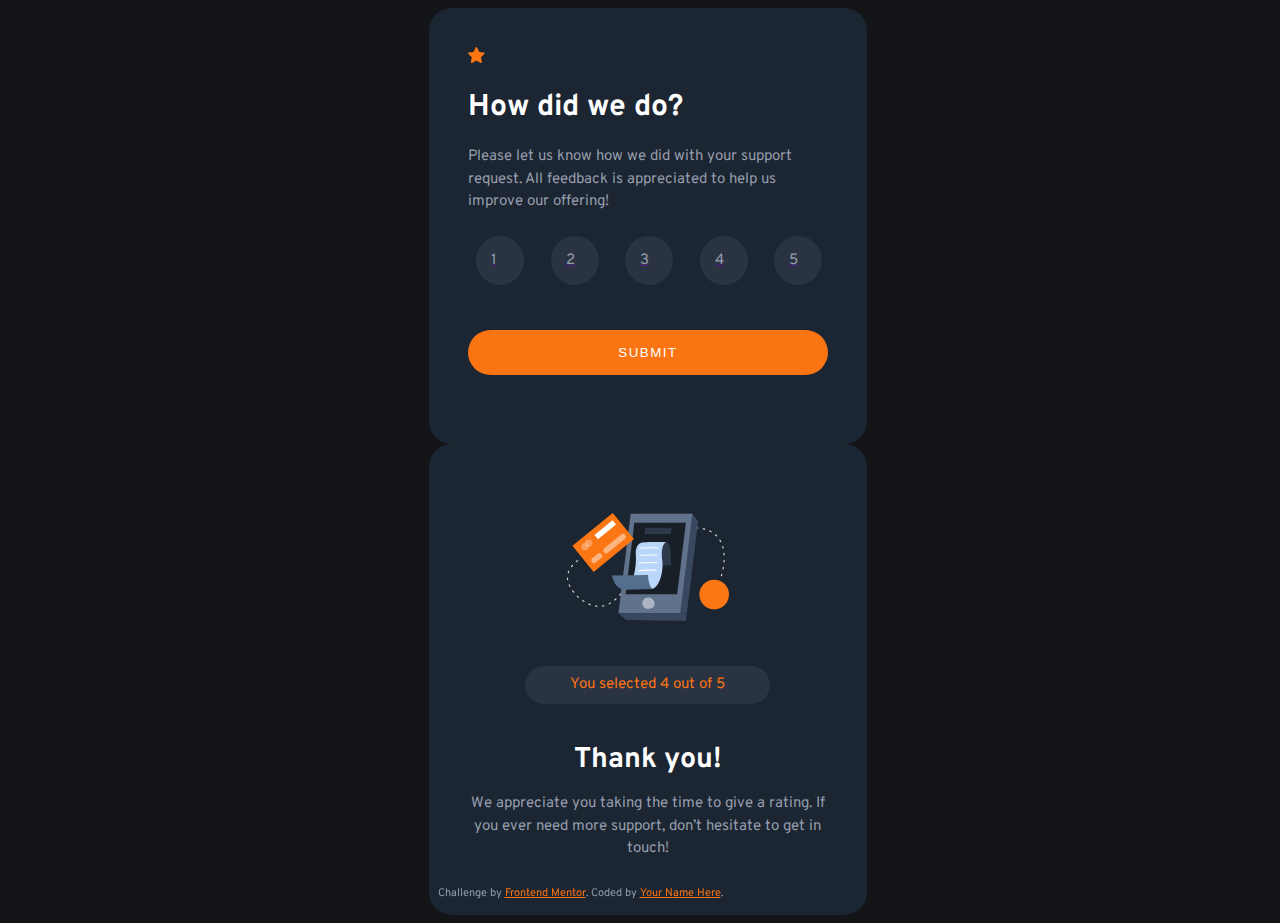
==== index.html @ f8246b67 "Working on eventListeners in JS" ====
<!DOCTYPE html>
<html lang="en">
  <head>
    <meta charset="UTF-8" />
    <meta name="viewport" content="width=device-width, initial-scale=1.0" />
    <!-- displays site properly based on user's device -->
    <link rel="preconnect" href="https://fonts.googleapis.com" />
    <link rel="preconnect" href="https://fonts.gstatic.com" crossorigin />
    <link
      href="https://fonts.googleapis.com/css2?family=Overpass:wght@400;700&display=swap"
      rel="stylesheet"
    />
    <link
      rel="icon"
      type="image/png"
      sizes="32x32"
      href="./images/favicon-32x32.png"
    />

    <title>Frontend Mentor | Interactive rating component</title>

    <link rel="stylesheet" href="Sass/main.css" />
  </head>
  <body>
    <main>
      <section class="main">
        <div class="card__front">
          <div class="card__front__img">
            <svg width="17" height="16" xmlns="http://www.w3.org/2000/svg">
              <path
                d="m9.067.43 1.99 4.031c.112.228.33.386.58.422l4.45.647a.772.772 0 0 1 .427 1.316l-3.22 3.138a.773.773 0 0 0-.222.683l.76 4.431a.772.772 0 0 1-1.12.813l-3.98-2.092a.773.773 0 0 0-.718 0l-3.98 2.092a.772.772 0 0 1-1.119-.813l.76-4.431a.77.77 0 0 0-.222-.683L.233 6.846A.772.772 0 0 1 .661 5.53l4.449-.647a.772.772 0 0 0 .58-.422L7.68.43a.774.774 0 0 1 1.387 0Z"
                fill="#FC7614"
              />
            </svg>
          </div>
          <h1>How did we do?</h1>
          <p>
            Please let us know how we did with your support request. All
            feedback is appreciated to help us improve our offering!
          </p>
          <div class="card__front__rating">
            <ul>
              <a href=""> <li class="rating">1</li></a>
              <a href=""> <li class="rating">2</li></a>
              <a href=""> <li class="rating">3</li></a>
              <a href=""> <li class="rating">4</li></a>
              <a href=""> <li class="rating">5</li></a>
            </ul>
          </div>

          <button class="card__front__btn unHovered" type="submit">
            Submit
          </button>
        </div>
      </section>

      <section class="hidden">
        <div class="card__back"></div>
        <div class="back__image">
          <img src="./images/illustration-thank-you.svg" alt="Thank you" />
        </div>

        <p class="back__message">You selected<span> 4 </span>out of 5</p>

        <h2>Thank you!</h2>

        <p class="back__thank-you">
          We appreciate you taking the time to give a rating. If you ever need
          more support, don’t hesitate to get in touch!
        </p>
      </section>
    </main>
    <footer>
      <p id="credentials">
        Challenge by
        <a href="https://www.frontendmentor.io?ref=challenge" target="_blank"
          >Frontend Mentor</a
        >. Coded by <a href="#">Your Name Here</a>.
      </p>
    </footer>
  </body>
</html>
---- Sass/main.css ----
html {
  -webkit-box-sizing: border-box;
          box-sizing: border-box;
  font-size: 93.75%;
}

:root {
  --color-primary: hsl(25, 97%, 53%);
  --color-white: hsl(0, 0%, 100%);
  --color-light-grey: hsl(217, 12%, 63%);
  --color-medium-grey: hsla(216, 12%, 54%, 0.15);
  --color-dark-blue: hsla(214, 29%, 17%, 0.815);
  --color-very-dark-blue: hsl(216, 12%, 8%);
  --font-primary: "Overpass", sans-serif;
  --font-size: 15px;
}

body {
  display: -webkit-box;
  display: -ms-flexbox;
  display: flex;
  min-height: 100vh;
  width: 100%;
  -webkit-box-align: center;
      -ms-flex-align: center;
          align-items: center;
  -webkit-box-pack: center;
      -ms-flex-pack: center;
          justify-content: center;
  background-color: var(--color-very-dark-blue);
  color: var(--color-light-grey);
  font-family: var(--font-primary);
  font-size: var(--font-size);
}

section.main, section.hidden {
  display: -webkit-box;
  display: -ms-flexbox;
  display: flex;
  -webkit-box-orient: vertical;
  -webkit-box-direction: normal;
      -ms-flex-direction: column;
          flex-direction: column;
  background-color: var(--color-dark-blue);
  width: 42%;
  margin: auto;
  border-radius: 1.5rem;
  padding: 2.6rem;
}

section.main.card__front__img, section.hidden.card__front__img {
  display: -webkit-box;
  display: -ms-flexbox;
  display: flex;
  text-align: center;
  background-color: var(--color-medium-grey);
  border-radius: 50%;
  padding: 1rem;
  width: 1.2rem;
  margin-bottom: 2rem;
}

section.main h1, section.hidden h1 {
  color: var(--color-white);
}

section.main p, section.hidden p {
  line-height: 1.5;
}

section.main button, section.hidden button {
  display: -webkit-box;
  display: -ms-flexbox;
  display: flex;
  -webkit-box-align: center;
      -ms-flex-align: center;
          align-items: center;
  -webkit-box-pack: center;
      -ms-flex-pack: center;
          justify-content: center;
  width: 100%;
  color: var(--color-white);
  background-color: var(--color-primary);
  border: none;
  border-radius: 2rem;
  text-transform: uppercase;
  margin: 2rem 0;
  padding: 1rem;
  letter-spacing: 0.1rem;
}

section.main button:focus, section.main button:hover, section.hidden button:focus, section.hidden button:hover {
  background-color: var(--color-white);
  color: var(--color-primary);
  cursor: pointer;
  outline: none;
  -webkit-transition: 0.1s ease-out;
  transition: 0.1s ease-out;
}

section.main .card__front__rating ul, section.hidden .card__front__rating ul {
  display: -webkit-box;
  display: -ms-flexbox;
  display: flex;
  cursor: pointer;
  list-style: none;
  gap: 1rem;
  -ms-flex-line-pack: distribute;
      align-content: space-around;
  -ms-flex-pack: distribute;
      justify-content: space-around;
  margin: 1.5rem 0 3rem -2.5rem;
}

section.main .card__front__rating ul .rating, section.hidden .card__front__rating ul .rating {
  display: -webkit-box;
  display: -ms-flexbox;
  display: flex;
  color: var(--color-light-grey);
  background-color: var(--color-medium-grey);
  border-radius: 100%;
  padding: 1rem;
  width: 1.2rem;
  text-decoration: none;
}

section.main .card__front__rating ul .rating:hover, section.hidden .card__front__rating ul .rating:hover {
  color: var(--color-white);
  background-color: var(--color-primary);
  -webkit-transition: 0.2s ease-in-out;
  transition: 0.2s ease-in-out;
  text-decoration: none;
}

section.main .back__image, section.hidden .back__image {
  display: -webkit-box;
  display: -ms-flexbox;
  display: flex;
  width: 100%;
  -webkit-box-pack: center;
      -ms-flex-pack: center;
          justify-content: center;
  width: 100%;
  padding: 2rem 0;
}

section.main .back__message, section.hidden .back__message {
  text-align: center;
  color: var(--color-primary);
  border-radius: 2rem;
  padding: 0.5rem 3rem;
  margin: 1rem auto;
  background-color: var(--color-medium-grey);
}

section h2 {
  text-align: center;
  color: var(--color-white);
  font-size: 1.9rem;
  margin-bottom: 0;
}

section .back__thank-you {
  text-align: center;
  font-size: 15px;
  line-height: 1.5;
}

footer {
  display: -webkit-box;
  display: -ms-flexbox;
  display: flex;
  position: relative;
  -webkit-box-pack: center;
      -ms-flex-pack: center;
          justify-content: center;
  -ms-flex-line-pack: center;
      align-content: center;
}

#credentials {
  position: fixed;
  font-size: 11px;
  bottom: 0;
  width: 100%;
  margin: 0;
}

#credentials a {
  color: var(--color-primary);
}
/*# sourceMappingURL=main.css.map */
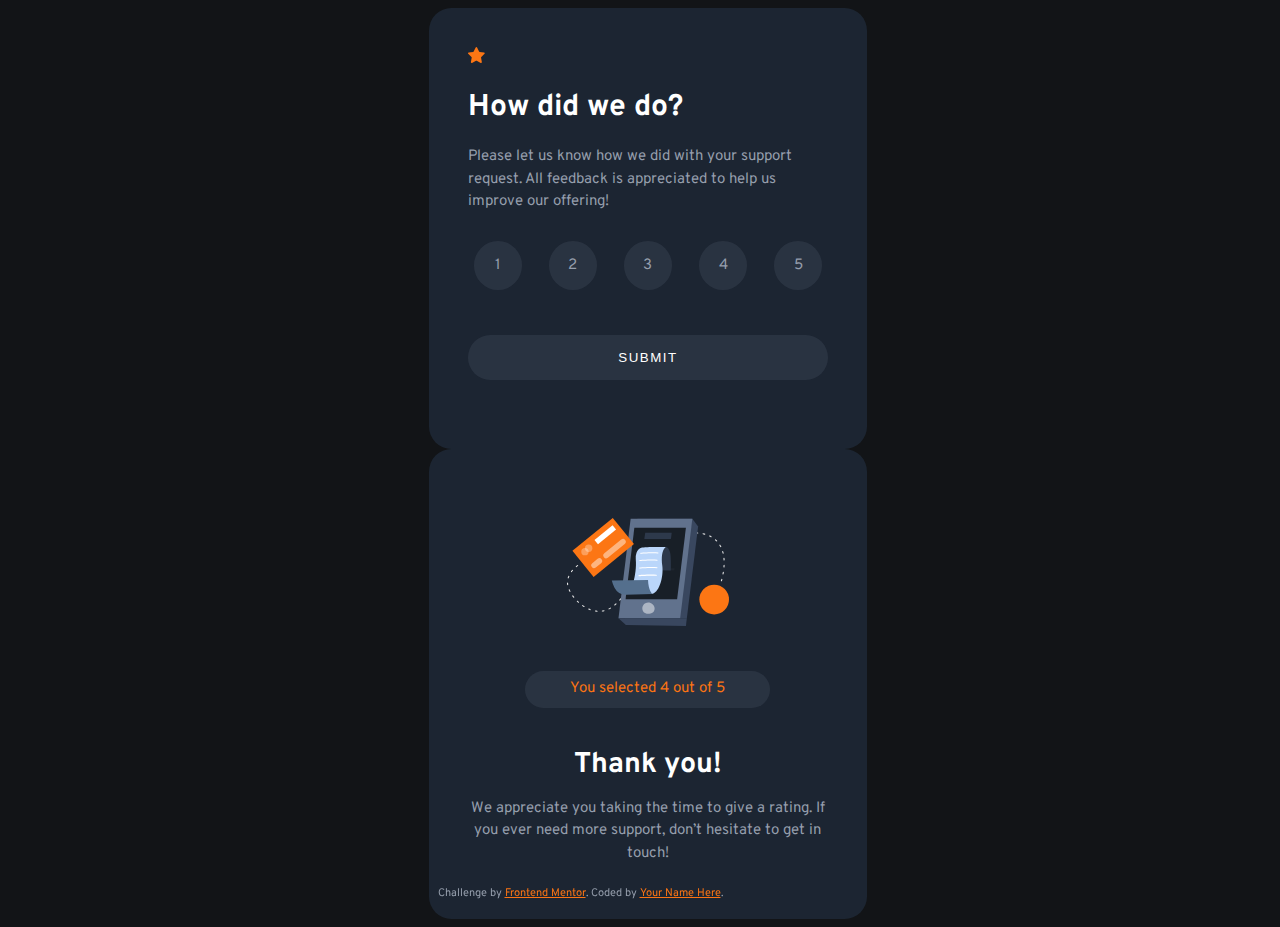
==== commit 70a0af4e: "Working on JS" ====
--- a/index.html
+++ b/index.html
@@ -39,28 +39,25 @@
             feedback is appreciated to help us improve our offering!
           </p>
           <div class="card__front__rating">
-            <ul>
-              <a href=""> <li class="rating">1</li></a>
-              <a href=""> <li class="rating">2</li></a>
-              <a href=""> <li class="rating">3</li></a>
-              <a href=""> <li class="rating">4</li></a>
-              <a href=""> <li class="rating">5</li></a>
-            </ul>
-          </div>
+          
+              <div class="rating">1</div>
+               <div class="rating">2</div> 
+               <div class="rating">3</div>
+                <div class="rating">4</div>
+                 <div class="rating">5</div>
 
-          <button class="card__front__btn unHovered" type="submit">
-            Submit
-          </button>
         </div>
+    
+
+          <button class="submit noHover" type="submit">Submit</button>
+  
       </section>
-
       <section class="hidden">
-        <div class="card__back"></div>
         <div class="back__image">
           <img src="./images/illustration-thank-you.svg" alt="Thank you" />
         </div>
 
-        <p class="back__message">You selected<span> 4 </span>out of 5</p>
+        <p class="selected-message">You selected<span> 4 </span>out of 5</p>
 
         <h2>Thank you!</h2>
 
@@ -68,8 +65,9 @@
           We appreciate you taking the time to give a rating. If you ever need
           more support, don’t hesitate to get in touch!
         </p>
-      </section>
+     </section>
     </main>
+    <script src="app.js"></script>
     <footer>
       <p id="credentials">
         Challenge by
--- a/Sass/main.css
+++ b/Sass/main.css
@@ -68,6 +68,49 @@
   line-height: 1.5;
 }
 
+section.main .card__front__rating, section.hidden .card__front__rating {
+  display: -webkit-box;
+  display: -ms-flexbox;
+  display: flex;
+  cursor: pointer;
+  gap: 1rem;
+  -ms-flex-line-pack: distribute;
+      align-content: space-around;
+  -ms-flex-pack: distribute;
+      justify-content: space-around;
+  margin: 1.8rem 0 3rem 0;
+}
+
+section.main .card__front__rating .rating, section.hidden .card__front__rating .rating {
+  display: -webkit-box;
+  display: -ms-flexbox;
+  display: flex;
+  -ms-flex-line-pack: center;
+      align-content: center;
+  -webkit-box-pack: center;
+      -ms-flex-pack: center;
+          justify-content: center;
+  color: var(--color-light-grey);
+  background-color: var(--color-medium-grey);
+  border-radius: 50%;
+  padding: 1rem;
+  width: 1.2rem;
+  text-decoration: none;
+}
+
+section.main .card__front__rating .rating:hover, section.hidden .card__front__rating .rating:hover {
+  color: var(--color-white);
+  background-color: var(--color-primary);
+  -webkit-transition: 0.2s ease;
+  transition: 0.2s ease;
+  text-decoration: none;
+}
+
+section.main .card__front__rating .selected, section.hidden .card__front__rating .selected {
+  background-color: var(--color-light-grey);
+  color: white;
+}
+
 section.main button, section.hidden button {
   display: -webkit-box;
   display: -ms-flexbox;
@@ -89,47 +132,22 @@
   letter-spacing: 0.1rem;
 }
 
-section.main button:focus, section.main button:hover, section.hidden button:focus, section.hidden button:hover {
+section.main button:hover, section.hidden button:hover {
   background-color: var(--color-white);
   color: var(--color-primary);
   cursor: pointer;
-  outline: none;
   -webkit-transition: 0.1s ease-out;
   transition: 0.1s ease-out;
 }
 
-section.main .card__front__rating ul, section.hidden .card__front__rating ul {
-  display: -webkit-box;
-  display: -ms-flexbox;
-  display: flex;
-  cursor: pointer;
-  list-style: none;
-  gap: 1rem;
-  -ms-flex-line-pack: distribute;
-      align-content: space-around;
-  -ms-flex-pack: distribute;
-      justify-content: space-around;
-  margin: 1.5rem 0 3rem -2.5rem;
-}
-
-section.main .card__front__rating ul .rating, section.hidden .card__front__rating ul .rating {
-  display: -webkit-box;
-  display: -ms-flexbox;
-  display: flex;
-  color: var(--color-light-grey);
-  background-color: var(--color-medium-grey);
-  border-radius: 100%;
-  padding: 1rem;
-  width: 1.2rem;
-  text-decoration: none;
-}
-
-section.main .card__front__rating ul .rating:hover, section.hidden .card__front__rating ul .rating:hover {
-  color: var(--color-white);
-  background-color: var(--color-primary);
-  -webkit-transition: 0.2s ease-in-out;
-  transition: 0.2s ease-in-out;
-  text-decoration: none;
+section.main .noHover, section.hidden .noHover {
+  pointer-events: none;
+  background-color: var(--color-medium-grey);
+}
+
+section.main .hidden, section.hidden .hidden {
+  display: none;
+  visibility: hidden;
 }
 
 section.main .back__image, section.hidden .back__image {
@@ -144,7 +162,7 @@
   padding: 2rem 0;
 }
 
-section.main .back__message, section.hidden .back__message {
+section.main .selected-message, section.hidden .selected-message {
   text-align: center;
   color: var(--color-primary);
   border-radius: 2rem;
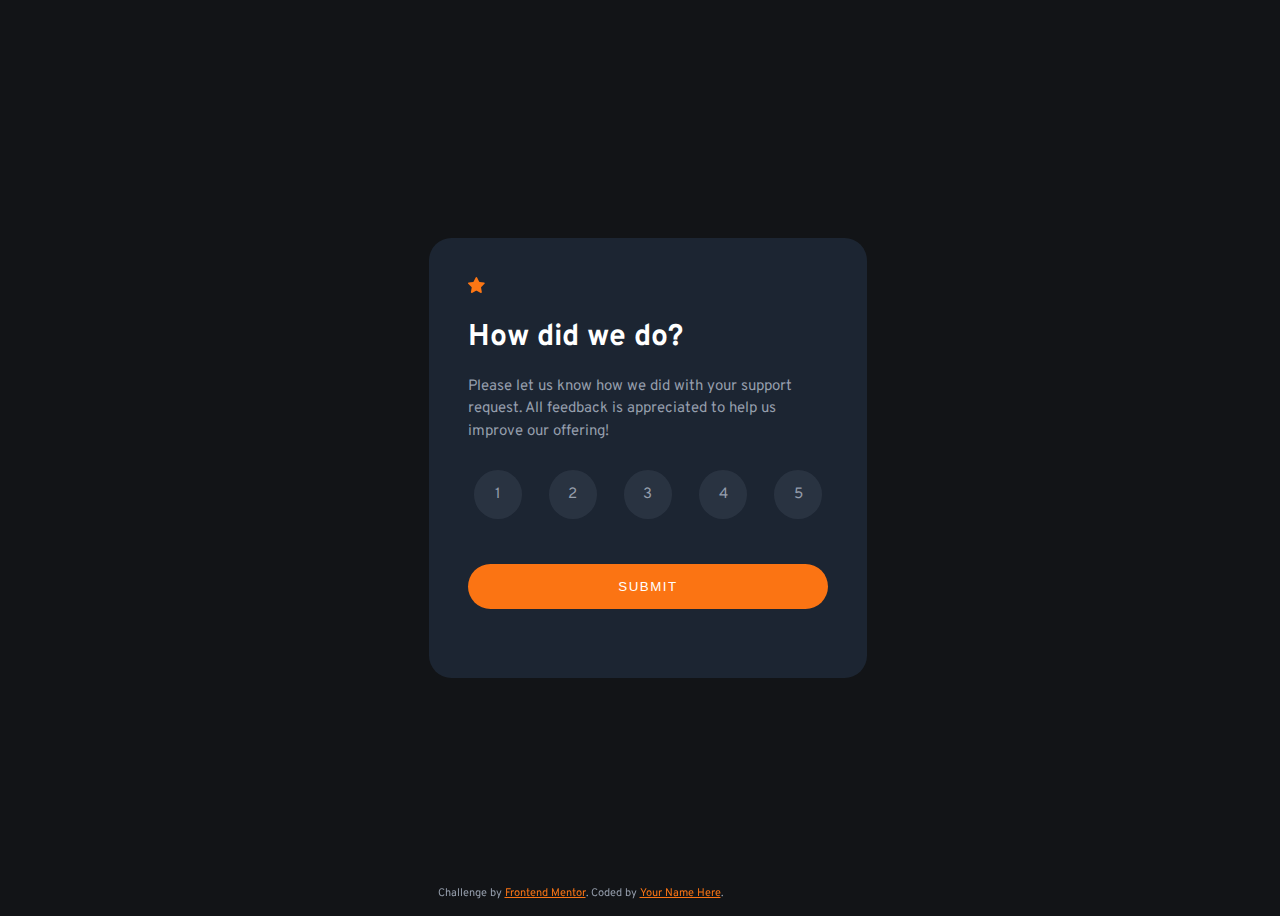
==== commit 770550d7: "JS is fully functioned" ====
--- a/index.html
+++ b/index.html
@@ -23,7 +23,7 @@
   </head>
   <body>
     <main>
-      <section class="main">
+      <section class="main" id="main">
         <div class="card__front">
           <div class="card__front__img">
             <svg width="17" height="16" xmlns="http://www.w3.org/2000/svg">
@@ -50,14 +50,14 @@
     
 
           <button class="submit noHover" type="submit">Submit</button>
-  
+
       </section>
       <section class="hidden">
         <div class="back__image">
           <img src="./images/illustration-thank-you.svg" alt="Thank you" />
         </div>
 
-        <p class="selected-message">You selected<span> 4 </span>out of 5</p>
+        <p class="selected-message">You selected <span>4</span> out of 5</p>
 
         <h2>Thank you!</h2>
 
@@ -65,6 +65,9 @@
           We appreciate you taking the time to give a rating. If you ever need
           more support, don’t hesitate to get in touch!
         </p>
+<p>
+        <a href="/index.html main#main">Go Back</a>
+      </p>
      </section>
     </main>
     <script src="app.js"></script>
--- a/Sass/main.css
+++ b/Sass/main.css
@@ -33,7 +33,7 @@
   font-size: var(--font-size);
 }
 
-section.main, section.hidden {
+section.main {
   display: -webkit-box;
   display: -ms-flexbox;
   display: flex;
@@ -48,7 +48,7 @@
   padding: 2.6rem;
 }
 
-section.main.card__front__img, section.hidden.card__front__img {
+section.main.card__front__img {
   display: -webkit-box;
   display: -ms-flexbox;
   display: flex;
@@ -60,15 +60,15 @@
   margin-bottom: 2rem;
 }
 
-section.main h1, section.hidden h1 {
-  color: var(--color-white);
-}
-
-section.main p, section.hidden p {
+section.main h1 {
+  color: var(--color-white);
+}
+
+section.main p {
   line-height: 1.5;
 }
 
-section.main .card__front__rating, section.hidden .card__front__rating {
+section.main .card__front__rating {
   display: -webkit-box;
   display: -ms-flexbox;
   display: flex;
@@ -81,7 +81,7 @@
   margin: 1.8rem 0 3rem 0;
 }
 
-section.main .card__front__rating .rating, section.hidden .card__front__rating .rating {
+section.main .card__front__rating .rating {
   display: -webkit-box;
   display: -ms-flexbox;
   display: flex;
@@ -98,7 +98,7 @@
   text-decoration: none;
 }
 
-section.main .card__front__rating .rating:hover, section.hidden .card__front__rating .rating:hover {
+section.main .card__front__rating .rating:hover {
   color: var(--color-white);
   background-color: var(--color-primary);
   -webkit-transition: 0.2s ease;
@@ -106,12 +106,12 @@
   text-decoration: none;
 }
 
-section.main .card__front__rating .selected, section.hidden .card__front__rating .selected {
+section.main .card__front__rating .selected {
   background-color: var(--color-light-grey);
   color: white;
 }
 
-section.main button, section.hidden button {
+section.main button {
   display: -webkit-box;
   display: -ms-flexbox;
   display: flex;
@@ -132,7 +132,7 @@
   letter-spacing: 0.1rem;
 }
 
-section.main button:hover, section.hidden button:hover {
+section.main button:hover {
   background-color: var(--color-white);
   color: var(--color-primary);
   cursor: pointer;
@@ -140,17 +140,12 @@
   transition: 0.1s ease-out;
 }
 
-section.main .noHover, section.hidden .noHover {
+section.main button .noHover {
   pointer-events: none;
   background-color: var(--color-medium-grey);
 }
 
-section.main .hidden, section.hidden .hidden {
-  display: none;
-  visibility: hidden;
-}
-
-section.main .back__image, section.hidden .back__image {
+section.main .back__image {
   display: -webkit-box;
   display: -ms-flexbox;
   display: flex;
@@ -162,7 +157,7 @@
   padding: 2rem 0;
 }
 
-section.main .selected-message, section.hidden .selected-message {
+section.main .selected-message {
   text-align: center;
   color: var(--color-primary);
   border-radius: 2rem;
@@ -207,4 +202,9 @@
 #credentials a {
   color: var(--color-primary);
 }
+
+.hidden {
+  display: none;
+  visibility: hidden;
+}
 /*# sourceMappingURL=main.css.map */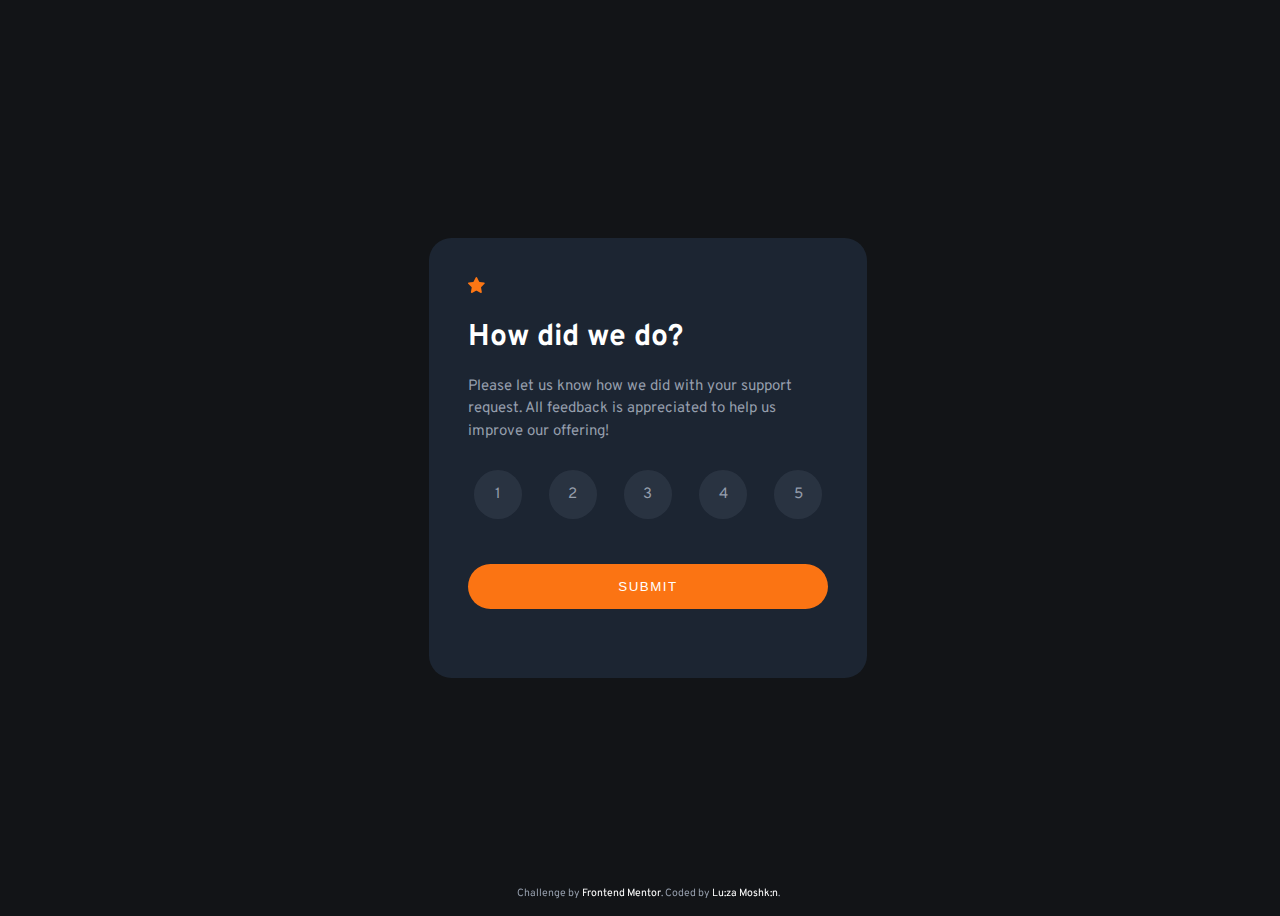
==== commit 0d88e788: "Desktop template is completed" ====
--- a/index.html
+++ b/index.html
@@ -23,7 +23,7 @@
   </head>
   <body>
     <main>
-      <section class="main" id="main">
+      <section class="main" id="go-back">
         <div class="card__front">
           <div class="card__front__img">
             <svg width="17" height="16" xmlns="http://www.w3.org/2000/svg">
@@ -65,19 +65,23 @@
           We appreciate you taking the time to give a rating. If you ever need
           more support, don’t hesitate to get in touch!
         </p>
+
 <p>
-        <a href="/index.html main#main">Go Back</a>
+  <div class="anchor_link">
+        <a href="#go-back" class="anchor_link" target="_blank"> &larr; Go Back</a>
       </p>
      </section>
     </main>
     <script src="app.js"></script>
-    <footer>
-      <p id="credentials">
-        Challenge by
-        <a href="https://www.frontendmentor.io?ref=challenge" target="_blank"
-          >Frontend Mentor</a
-        >. Coded by <a href="#">Your Name Here</a>.
-      </p>
-    </footer>
+    </div>
+
+  <div class="signature">
+      Challenge by <a
+        href="https://www.frontendmentor.io?ref=challenge"
+        target="_blank"
+        class="signature__links"
+        >&nbspFrontend Mentor</a
+      >. Coded by<a href="#" class="signature__links">&nbspLu:za Moshk:n</a>.
+    </div>
   </body>
 </html>
--- a/Sass/main.css
+++ b/Sass/main.css
@@ -177,34 +177,48 @@
   text-align: center;
   font-size: 15px;
   line-height: 1.5;
-}
-
-footer {
-  display: -webkit-box;
-  display: -ms-flexbox;
-  display: flex;
-  position: relative;
-  -webkit-box-pack: center;
-      -ms-flex-pack: center;
-          justify-content: center;
-  -ms-flex-line-pack: center;
-      align-content: center;
-}
-
-#credentials {
-  position: fixed;
-  font-size: 11px;
-  bottom: 0;
-  width: 100%;
-  margin: 0;
-}
-
-#credentials a {
-  color: var(--color-primary);
+  margin-bottom: 0;
 }
 
 .hidden {
   display: none;
   visibility: hidden;
+  padding: 0.5rem;
+}
+
+.signature {
+  display: -webkit-box;
+  display: -ms-flexbox;
+  display: flex;
+  position: fixed;
+  bottom: 0;
+  color: var(--color-light-grey);
+  text-align: center;
+  font-size: 0.7rem;
+  font-family: inherit;
+}
+
+.signature__links {
+  color: var(--color-white);
+  text-decoration: none;
+}
+
+.signature__links:hover {
+  cursor: pointer;
+  color: var(--color-primary);
+}
+
+.anchor_link a {
+  display: block;
+  color: var(--color-light-grey);
+  text-decoration: none;
+  font-size: 0.8rem;
+  text-align: right;
+  padding: 0;
+}
+
+.anchor_link a:hover {
+  cursor: pointer;
+  color: var(--color-primary);
 }
 /*# sourceMappingURL=main.css.map */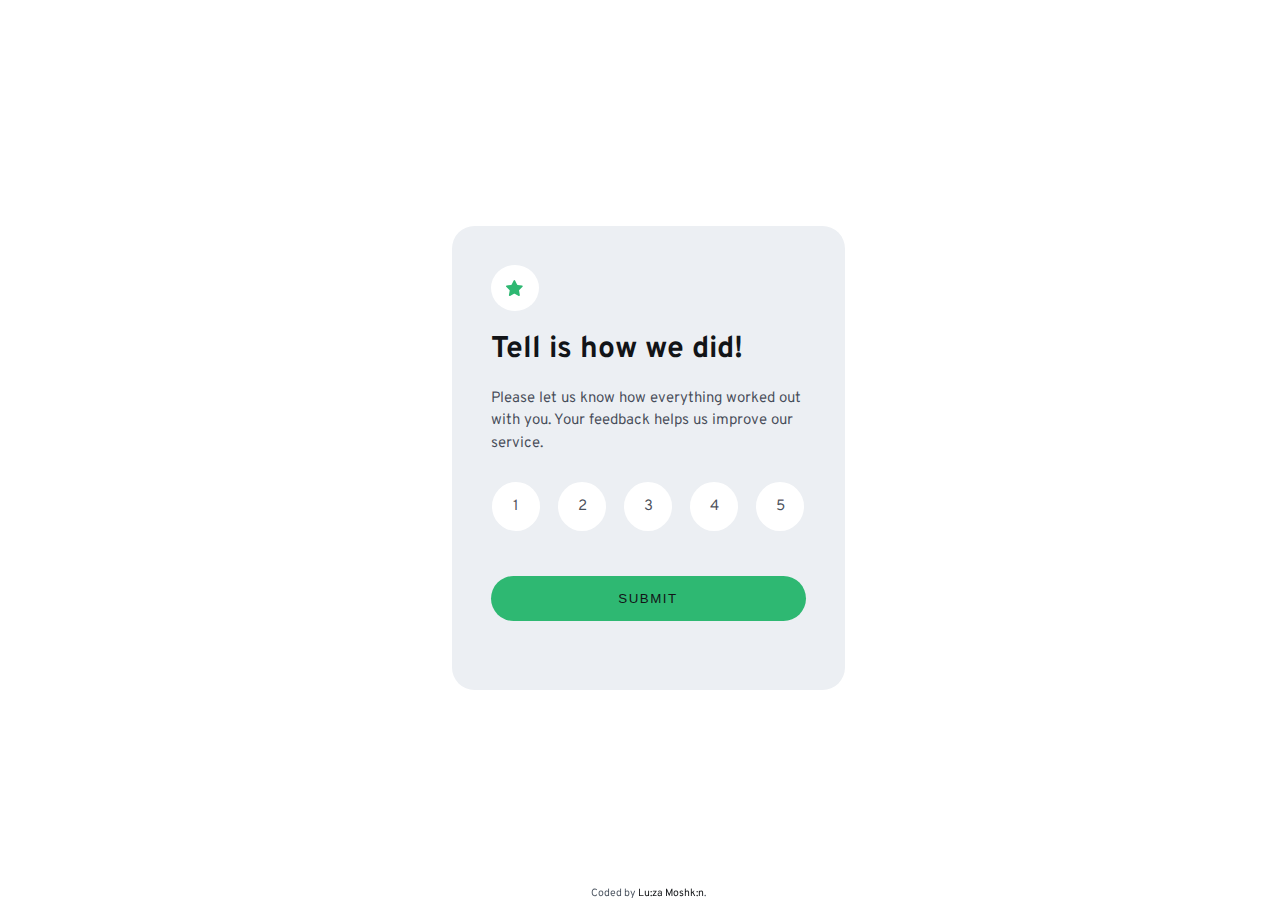
==== commit 4230ac94: "Changed design" ====
--- a/index.html
+++ b/index.html
@@ -17,7 +17,7 @@
       href="./images/favicon-32x32.png"
     />
 
-    <title>Frontend Mentor | Interactive rating component</title>
+    <title>Service Evaluation Component</title>
 
     <link rel="stylesheet" href="Sass/main.css" />
   </head>
@@ -26,17 +26,11 @@
       <section class="main" id="go-back">
         <div class="card__front">
           <div class="card__front__img">
-            <svg width="17" height="16" xmlns="http://www.w3.org/2000/svg">
-              <path
-                d="m9.067.43 1.99 4.031c.112.228.33.386.58.422l4.45.647a.772.772 0 0 1 .427 1.316l-3.22 3.138a.773.773 0 0 0-.222.683l.76 4.431a.772.772 0 0 1-1.12.813l-3.98-2.092a.773.773 0 0 0-.718 0l-3.98 2.092a.772.772 0 0 1-1.119-.813l.76-4.431a.77.77 0 0 0-.222-.683L.233 6.846A.772.772 0 0 1 .661 5.53l4.449-.647a.772.772 0 0 0 .58-.422L7.68.43a.774.774 0 0 1 1.387 0Z"
-                fill="#FC7614"
-              />
-            </svg>
+             <img src="./images/icon-star.svg" alt="Thank you" />
           </div>
-          <h1>How did we do?</h1>
+          <h1>Tell is how we did!</h1>
           <p>
-            Please let us know how we did with your support request. All
-            feedback is appreciated to help us improve our offering!
+            Please let us know how everything worked out with you. Your feedback helps us improve our service.
           </p>
           <div class="card__front__rating">
           
@@ -47,11 +41,10 @@
                  <div class="rating">5</div>
 
         </div>
-    
-
           <button class="submit noHover" type="submit">Submit</button>
 
       </section>
+
       <section class="hidden">
         <div class="back__image">
           <img src="./images/illustration-thank-you.svg" alt="Thank you" />
@@ -62,8 +55,8 @@
         <h2>Thank you!</h2>
 
         <p class="back__thank-you">
-          We appreciate you taking the time to give a rating. If you ever need
-          more support, don’t hesitate to get in touch!
+          Thank you for taking the time to rate our service 😊 
+          Don't hesitate to reach out to us if you need further assistance.
         </p>
 
 <p>
@@ -76,12 +69,7 @@
     </div>
 
   <div class="signature">
-      Challenge by <a
-        href="https://www.frontendmentor.io?ref=challenge"
-        target="_blank"
-        class="signature__links"
-        >&nbspFrontend Mentor</a
-      >. Coded by<a href="#" class="signature__links">&nbspLu:za Moshk:n</a>.
+     Coded by<a href="https://luiza-moshkin.netlify.app/" class="signature__links" target="_blank">&nbspLu:za Moshk:n</a>.
     </div>
   </body>
 </html>
--- a/Sass/main.css
+++ b/Sass/main.css
@@ -1,20 +1,19 @@
+:root {
+  --color-primary: #2eb872;
+  --color-heading: hsl(216, 12%, 8%);
+  --color-light-grey: hsla(214, 29%, 17%, 0.815);
+  --color-white: white;
+  --color-background: hsl(214, 23%, 94%);
+  --font-primary: "Overpass", sans-serif;
+  --font-size: 15px;
+}
+
 html {
   -webkit-box-sizing: border-box;
           box-sizing: border-box;
   font-size: 93.75%;
 }
 
-:root {
-  --color-primary: hsl(25, 97%, 53%);
-  --color-white: hsl(0, 0%, 100%);
-  --color-light-grey: hsl(217, 12%, 63%);
-  --color-medium-grey: hsla(216, 12%, 54%, 0.15);
-  --color-dark-blue: hsla(214, 29%, 17%, 0.815);
-  --color-very-dark-blue: hsl(216, 12%, 8%);
-  --font-primary: "Overpass", sans-serif;
-  --font-size: 15px;
-}
-
 body {
   display: -webkit-box;
   display: -ms-flexbox;
@@ -27,7 +26,6 @@
   -webkit-box-pack: center;
       -ms-flex-pack: center;
           justify-content: center;
-  background-color: var(--color-very-dark-blue);
   color: var(--color-light-grey);
   font-family: var(--font-primary);
   font-size: var(--font-size);
@@ -41,31 +39,46 @@
   -webkit-box-direction: normal;
       -ms-flex-direction: column;
           flex-direction: column;
-  background-color: var(--color-dark-blue);
+  background-color: var(--color-background);
   width: 42%;
+  max-height: 60vh;
   margin: auto;
   border-radius: 1.5rem;
   padding: 2.6rem;
 }
 
-section.main.card__front__img {
-  display: -webkit-box;
-  display: -ms-flexbox;
-  display: flex;
-  text-align: center;
-  background-color: var(--color-medium-grey);
+@media only screen and (max-width: 31.25em) {
+  section.main {
+    max-width: 100vw;
+    max-height: 100vh;
+    padding: 2rem;
+  }
+}
+
+section.main .card__front__img {
+  display: -webkit-box;
+  display: -ms-flexbox;
+  display: flex;
+  text-align: center;
+  background-color: var(--color-white);
   border-radius: 50%;
   padding: 1rem;
   width: 1.2rem;
-  margin-bottom: 2rem;
+  margin-bottom: 1rem;
 }
 
 section.main h1 {
-  color: var(--color-white);
+  color: var(--color-heading);
 }
 
 section.main p {
   line-height: 1.5;
+}
+
+@media only screen and (max-width: 31.25em) {
+  section.main p {
+    font-size: 0.9rem;
+  }
 }
 
 section.main .card__front__rating {
@@ -81,6 +94,13 @@
   margin: 1.8rem 0 3rem 0;
 }
 
+@media only screen and (max-width: 31.25em) {
+  section.main .card__front__rating {
+    margin: 2rem 0 2rem 0;
+    gap: 0.5rem;
+  }
+}
+
 section.main .card__front__rating .rating {
   display: -webkit-box;
   display: -ms-flexbox;
@@ -91,15 +111,22 @@
       -ms-flex-pack: center;
           justify-content: center;
   color: var(--color-light-grey);
-  background-color: var(--color-medium-grey);
+  background-color: var(--color-white);
   border-radius: 50%;
   padding: 1rem;
   width: 1.2rem;
-  text-decoration: none;
+}
+
+@media only screen and (max-width: 31.25em) {
+  section.main .card__front__rating .rating {
+    padding: 1rem;
+    width: 4.5rem;
+    font-size: 0.8rem;
+  }
 }
 
 section.main .card__front__rating .rating:hover {
-  color: var(--color-white);
+  color: var(--color-heading);
   background-color: var(--color-primary);
   -webkit-transition: 0.2s ease;
   transition: 0.2s ease;
@@ -107,8 +134,8 @@
 }
 
 section.main .card__front__rating .selected {
-  background-color: var(--color-light-grey);
-  color: white;
+  background-color: #76ca88;
+  color: var(--color-white);
 }
 
 section.main button {
@@ -122,7 +149,7 @@
       -ms-flex-pack: center;
           justify-content: center;
   width: 100%;
-  color: var(--color-white);
+  color: var(--color-heading);
   background-color: var(--color-primary);
   border: none;
   border-radius: 2rem;
@@ -133,8 +160,8 @@
 }
 
 section.main button:hover {
-  background-color: var(--color-white);
-  color: var(--color-primary);
+  background-color: var(--color-light-grey);
+  color: var(--color-white);
   cursor: pointer;
   -webkit-transition: 0.1s ease-out;
   transition: 0.1s ease-out;
@@ -142,7 +169,7 @@
 
 section.main button .noHover {
   pointer-events: none;
-  background-color: var(--color-medium-grey);
+  background-color: var(--color-white);
 }
 
 section.main .back__image {
@@ -155,6 +182,12 @@
           justify-content: center;
   width: 100%;
   padding: 2rem 0;
+}
+
+@media only screen and (max-width: 31.25em) {
+  section.main .back__image {
+    padding: 1rem 0;
+  }
 }
 
 section.main .selected-message {
@@ -163,14 +196,33 @@
   border-radius: 2rem;
   padding: 0.5rem 3rem;
   margin: 1rem auto;
-  background-color: var(--color-medium-grey);
+  background-color: var(--color-white);
+}
+
+@media only screen and (max-width: 31.25em) {
+  section.main .selected-message {
+    width: 75%;
+    font-size: 0.7rem;
+    -webkit-box-pack: center;
+        -ms-flex-pack: center;
+            justify-content: center;
+    text-align: center;
+    margin-left: -0.6rem;
+    padding: 0.5rem 2rem;
+  }
 }
 
 section h2 {
   text-align: center;
-  color: var(--color-white);
+  color: var(--color-heading);
   font-size: 1.9rem;
   margin-bottom: 0;
+}
+
+@media only screen and (max-width: 31.25em) {
+  section h2 {
+    font-size: 1.5rem;
+  }
 }
 
 section .back__thank-you {
@@ -187,9 +239,6 @@
 }
 
 .signature {
-  display: -webkit-box;
-  display: -ms-flexbox;
-  display: flex;
   position: fixed;
   bottom: 0;
   color: var(--color-light-grey);
@@ -199,7 +248,7 @@
 }
 
 .signature__links {
-  color: var(--color-white);
+  color: var(--color-heading);
   text-decoration: none;
 }
 
